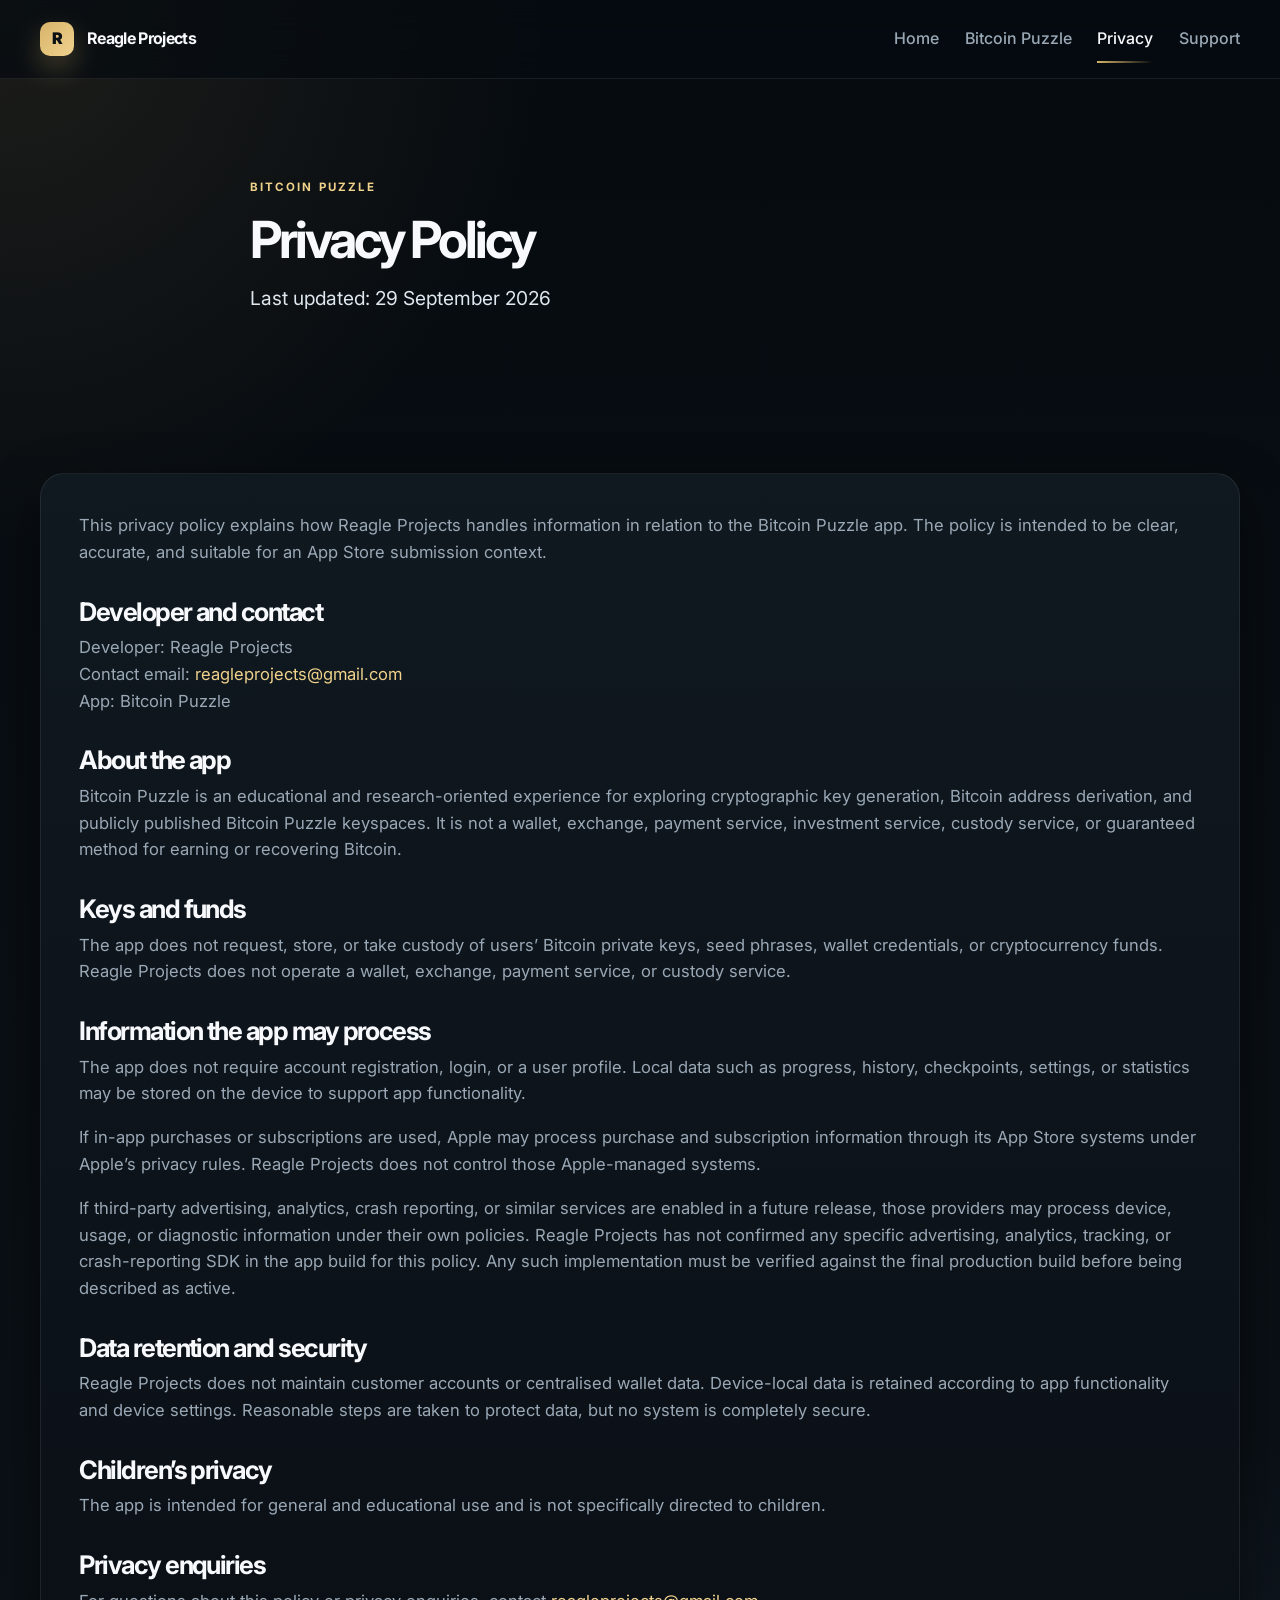
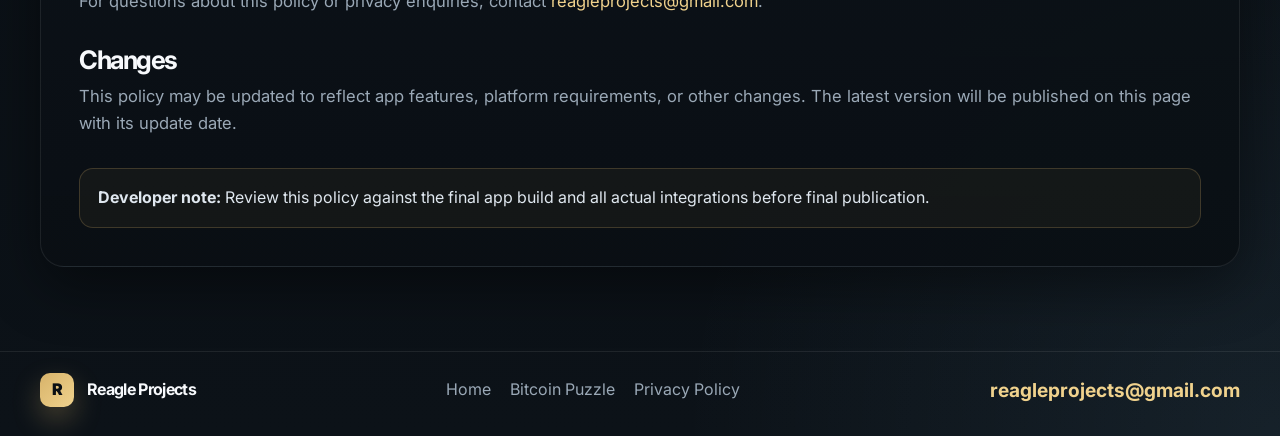
==== bitcoin-puzzle/privacy/index.html @ dbc8c399 "Set up the Reagle Projects static site and Bitcoin Puzzle pages in the repository root." ====
<!DOCTYPE html>
<html lang="en">
  <head>
    <meta charset="UTF-8" />
    <meta name="viewport" content="width=device-width, initial-scale=1.0" />
    <meta
      name="description"
      content="Privacy Policy for Bitcoin Puzzle by Reagle Projects."
    />
    <title>Bitcoin Puzzle Privacy Policy | Reagle Projects</title>
    <link rel="preconnect" href="https://fonts.googleapis.com" />
    <link rel="preconnect" href="https://fonts.gstatic.com" crossorigin />
    <link
      href="https://fonts.googleapis.com/css2?family=Inter:wght@400;500;600;700;800&display=swap"
      rel="stylesheet"
    />
    <link rel="stylesheet" href="../../assets/css/site.css" />
    <script defer src="../../assets/js/site.js"></script>
  </head>
  <body>
    <header class="site-header">
      <div class="container nav-wrap">
        <a class="brand" href="../../index.html" aria-label="Reagle Projects home">
          <span class="brand-mark">R</span>
          <span class="brand-text">Reagle Projects</span>
        </a>

        <button class="nav-toggle" aria-label="Toggle navigation" aria-expanded="false">
          <span></span>
          <span></span>
          <span></span>
        </button>

        <nav class="site-nav" aria-label="Primary">
          <a href="../../index.html">Home</a>
          <a href="../index.html">Bitcoin Puzzle</a>
          <a href="index.html" class="active">Privacy</a>
          <a href="../../index.html#support">Support</a>
        </nav>
      </div>
    </header>

    <main class="privacy-page">
      <section class="page-hero">
        <div class="container narrow">
          <div class="eyebrow accent">Bitcoin Puzzle</div>
          <h1>Privacy Policy</h1>
          <p class="lead">Last updated: 29 September 2026</p>
        </div>
      </section>

      <section class="section">
        <div class="container content-panel">
          <div class="privacy-copy">
            <p>
              This privacy policy explains how Reagle Projects handles
              information in relation to the Bitcoin Puzzle app. The policy is
              intended to be clear, accurate, and suitable for an App Store
              submission context.
            </p>

            <h2>Developer and contact</h2>
            <p>
              Developer: Reagle Projects<br />
              Contact email:
              <a href="mailto:reagleprojects@gmail.com">reagleprojects@gmail.com</a><br />
              App: Bitcoin Puzzle
            </p>

            <h2>About the app</h2>
            <p>
              Bitcoin Puzzle is an educational and research-oriented experience
              for exploring cryptographic key generation, Bitcoin address
              derivation, and publicly published Bitcoin Puzzle keyspaces. It is
              not a wallet, exchange, payment service, investment service,
              custody service, or guaranteed method for earning or recovering
              Bitcoin.
            </p>

            <h2>Keys and funds</h2>
            <p>
              The app does not request, store, or take custody of users’ Bitcoin
              private keys, seed phrases, wallet credentials, or cryptocurrency
              funds. Reagle Projects does not operate a wallet, exchange,
              payment service, or custody service.
            </p>

            <h2>Information the app may process</h2>
            <p>
              The app does not require account registration, login, or a user
              profile. Local data such as progress, history, checkpoints,
              settings, or statistics may be stored on the device to support app
              functionality.
            </p>
            <p>
              If in-app purchases or subscriptions are used, Apple may process
              purchase and subscription information through its App Store systems
              under Apple’s privacy rules. Reagle Projects does not control those
              Apple-managed systems.
            </p>
            <p>
              If third-party advertising, analytics, crash reporting, or similar
              services are enabled in a future release, those providers may
              process device, usage, or diagnostic information under their own
              policies. Reagle Projects has not confirmed any specific
              advertising, analytics, tracking, or crash-reporting SDK in the app
              build for this policy. Any such implementation must be verified
              against the final production build before being described as active.
            </p>

            <h2>Data retention and security</h2>
            <p>
              Reagle Projects does not maintain customer accounts or centralised
              wallet data. Device-local data is retained according to app
              functionality and device settings. Reasonable steps are taken to
              protect data, but no system is completely secure.
            </p>

            <h2>Children’s privacy</h2>
            <p>
              The app is intended for general and educational use and is not
              specifically directed to children.
            </p>

            <h2>Privacy enquiries</h2>
            <p>
              For questions about this policy or privacy enquiries, contact
              <a href="mailto:reagleprojects@gmail.com">reagleprojects@gmail.com</a>.
            </p>

            <h2>Changes</h2>
            <p>
              This policy may be updated to reflect app features, platform
              requirements, or other changes. The latest version will be
              published on this page with its update date.
            </p>

            <div class="policy-note">
              <strong>Developer note:</strong> Review this policy against the
              final app build and all actual integrations before final
              publication.
            </div>
          </div>
        </div>
      </section>
    </main>

    <footer class="site-footer">
      <div class="container footer-row">
        <div>
          <a href="../../index.html" class="brand footer-brand">
            <span class="brand-mark">R</span>
            <span class="brand-text">Reagle Projects</span>
          </a>
        </div>

        <nav class="footer-nav" aria-label="Footer">
          <a href="../../index.html">Home</a>
          <a href="../index.html">Bitcoin Puzzle</a>
          <a href="index.html">Privacy Policy</a>
        </nav>

        <a href="mailto:reagleprojects@gmail.com" class="footer-email">
          reagleprojects@gmail.com
        </a>
      </div>
    </footer>
  </body>
</html>
---- assets/css/site.css ----
:root {
  --bg: #060b10;
  --bg2: #0c1218;
  --panel: rgba(17,25,32,.9);
  --line: rgba(255,255,255,.08);
  --text: #f7f9fc;
  --soft: #dfe7ef;
  --muted: #9aa8b6;
  --gold: #d7b36a;
  --gold2: #f0d28d;
  --goldsoft: rgba(215,179,106,.14);
  --shadow: 0 20px 55px rgba(0,0,0,.42);
  --radius: 24px;
  --max: 1200px;
}

* { box-sizing: border-box; }
html { scroll-behavior: smooth; }
body {
  margin: 0;
  font-family: Inter, -apple-system, BlinkMacSystemFont, "Segoe UI", sans-serif;
  background:
    radial-gradient(circle at top left, rgba(215,179,106,.11), transparent 23%),
    radial-gradient(circle at bottom right, rgba(142,214,255,.08), transparent 25%),
    linear-gradient(180deg, var(--bg), var(--bg2));
  color: var(--text);
  line-height: 1.6;
}
a { color: inherit; text-decoration: none; }
img { max-width: 100%; display: block; }

.container {
  width: min(var(--max), calc(100% - 2rem));
  margin: auto;
}
.narrow { max-width: 780px; }

.site-header {
  position: sticky;
  top: 0;
  z-index: 20;
  background: rgba(6,11,16,.75);
  backdrop-filter: blur(16px);
  border-bottom: 1px solid var(--line);
}
.nav-wrap {
  display: flex;
  justify-content: space-between;
  align-items: center;
  min-height: 78px;
}
.brand {
  display: inline-flex;
  align-items: center;
  gap: .8rem;
  font-weight: 700;
  letter-spacing: -.04em;
}
.brand-mark {
  width: 34px;
  height: 34px;
  display: grid;
  place-items: center;
  border-radius: 10px;
  background: linear-gradient(135deg, var(--gold), var(--gold2));
  color: #0a0f14;
  font-weight: 900;
  box-shadow: 0 12px 28px rgba(215,179,106,.3);
}
.site-nav {
  display: flex;
  gap: 1.6rem;
  color: var(--muted);
  font-weight: 500;
}
.site-nav a { position: relative; }
.site-nav a:hover, .site-nav a.active { color: var(--text); }
.site-nav a.active:after {
  content: "";
  position: absolute;
  left: 0; right: 0; bottom: -11px;
  height: 2px;
  background: linear-gradient(90deg, var(--gold), transparent);
}
.nav-toggle {
  display: none;
  border: 1px solid var(--line);
  background: transparent;
  color: var(--text);
  border-radius: 10px;
  padding: .6rem;
  font-size: 1.15rem;
}

.hero, .page-hero { padding: 94px 0 58px; }
.hero-grid, .spotlight-wrap, .content-grid, .support-wrap {
  display: grid;
  grid-template-columns: 1.1fr .9fr;
  gap: 2rem;
  align-items: center;
}
.eyebrow {
  display: inline-block;
  margin-bottom: 1rem;
  font-size: .72rem;
  letter-spacing: .18em;
  text-transform: uppercase;
  color: var(--gold2);
  font-weight: 700;
}
.eyebrow.accent { color: var(--gold2); }
h1, h2, h3 {
  margin: 0 0 1rem;
  line-height: 1.06;
  letter-spacing: -.06em;
}
h1 {
  font-size: clamp(2.8rem, 4vw, 5.3rem);
  max-width: 680px;
}
h2 { font-size: clamp(2.15rem, 3vw, 3.2rem); }
h3 { font-size: 1.35rem; }
p {
  margin: 0 0 1.1rem;
  color: var(--muted);
  font-size: 1.04rem;
}
.lead {
  color: var(--soft);
  font-size: clamp(1.08rem,1.5vw,1.35rem);
  max-width: 650px;
}
.cta-row {
  display: flex;
  flex-wrap: wrap;
  gap: .9rem;
  margin-top: 1.5rem;
}
.btn {
  display: inline-flex;
  align-items: center;
  justify-content: center;
  padding: .95rem 1.5rem;
  border-radius: 999px;
  font-weight: 700;
}
.btn-primary {
  background: linear-gradient(135deg, var(--gold), var(--gold2));
  color: #11171d;
  box-shadow: 0 15px 35px rgba(215,179,106,.28);
}
.btn-secondary {
  background: rgba(255,255,255,.02);
  border: 1px solid var(--line);
}
.hero-meta {
  list-style: none;
  margin: 1.7rem 0 0;
  padding: 0;
  display: flex;
  flex-wrap: wrap;
  gap: .8rem 1.1rem;
  color: var(--muted);
}
.hero-meta li { position: relative; padding-left: 1.1rem; }
.hero-meta li:before {
  content: "";
  position: absolute;
  left: 0; top: .7em;
  width: 8px; height: 8px;
  border-radius: 50%;
  background: var(--gold2);
  box-shadow: 0 0 14px rgba(215,179,106,.7);
}

.device {
  width: min(100%, 480px);
  padding: 1rem;
  border-radius: 30px;
  background: linear-gradient(180deg, rgba(17,26,33,.96), rgba(7,12,17,.98));
  border: 1px solid var(--line);
  box-shadow: var(--shadow);
}
.device-topbar { display: flex; gap: .5rem; padding-bottom: .85rem; }
.device-topbar span {
  width: 10px; height: 10px; border-radius: 50%;
  display: block;
}
.device-topbar span:first-child { background: #ff5b57; }
.device-topbar span:nth-child(2) { background: #ffbe2f; }
.device-topbar span:last-child { background: #2bc840; }
.device-content {
  min-height: 350px;
  border-radius: 18px;
  padding: 2rem;
  background: linear-gradient(180deg, #091013, #0d141c);
  border: 1px solid var(--line);
  display: grid;
  place-items: center;
}
.mini-card {
  width: min(100%, 290px);
  background: linear-gradient(180deg, #121c23, #0d141c);
  border: 1px solid rgba(215,179,106,.22);
  border-radius: 18px;
  padding: 1rem;
}
.mini-top {
  display: flex;
  gap: .7rem;
  font-weight: 700;
  margin-bottom: 1rem;
}
.mini-top .dot {
  color: var(--gold);
  font-size: 1rem;
}
.mini-chart {
  height: 118px;
  display: flex;
  align-items: end;
  gap: .55rem;
  padding: 1rem 0 .8rem;
  border-bottom: 1px solid var(--line);
}
.mini-chart .bar {
  flex: 1;
  border-radius: 7px 7px 0 0;
  background: linear-gradient(180deg, var(--gold2), rgba(158,174,183,.35));
}
.mini-chart .b1 { height: 24%; }
.mini-chart .b2 { height: 38%; }
.mini-chart .b3 { height: 52%; }
.mini-chart .b4 { height: 64%; }
.mini-chart .b5 { height: 82%; }
.mini-chart .b6 { height: 100%; }
.mini-stats {
  display: grid;
  grid-template-columns: 1fr 1fr;
  gap: 1rem;
  padding-top: 1rem;
}
.mini-stats small { display: block; color: var(--muted); }
.mini-stats strong { font-size: 1.08rem; }

.section { padding: 84px 0; }
.section.alt { background: rgba(255,255,255,.015); border-block: 1px solid var(--line); }
.section-heading { text-align: center; margin-bottom: 2.1rem; }

.card-grid { display: grid; gap: 1.5rem; }
.three-up { grid-template-columns: repeat(3, 1fr); }
.four-up { grid-template-columns: repeat(4, 1fr); }

.info-card, .panel, .support-card {
  background: linear-gradient(180deg, rgba(17,26,33,.9), rgba(11,17,23,.92));
  border: 1px solid var(--line);
  border-radius: var(--radius);
  padding: 1.7rem;
  box-shadow: var(--shadow);
}
.icon-wrap {
  width: 52px; height: 52px;
  display: grid; place-items: center;
  border-radius: 14px;
  background: var(--goldsoft);
  border: 1px solid rgba(215,179,106,.18);
  color: var(--gold2);
  font-size: 1.5rem;
  margin-bottom: 1rem;
}
.panel {
  background: linear-gradient(180deg, rgba(18,28,35,.95), rgba(10,16,22,.98));
}
.panel-header {
  display: flex;
  justify-content: space-between;
  gap: 1rem;
  margin-bottom: 1rem;
}
.pill {
  display: inline-flex;
  padding: .42rem .8rem;
  border-radius: 999px;
  background: var(--goldsoft);
  border: 1px solid rgba(215,179,106,.2);
  color: var(--gold2);
  font-size: .7rem;
  letter-spacing: .1em;
  text-transform: uppercase;
  font-weight: 700;
}
.feature-list {
  list-style: none;
  padding: 0;
  margin: 0;
  display: grid;
  gap: .8rem;
}
.feature-list li {
  position: relative;
  padding-left: 1.2rem;
  color: var(--soft);
}
.feature-list li:before {
  content: "";
  position: absolute;
  left: 0; top: .7em;
  width: 7px; height: 7px;
  border-radius: 50%;
  background: var(--gold2);
}

.support-card { border-color: rgba(215,179,106,.2); }
.email-link, .footer-email {
  color: var(--gold2);
  font-weight: 700;
  font-size: 1.2rem;
}

.site-footer {
  border-top: 1px solid var(--line);
  padding: 1.3rem 0 1.8rem;
}
.footer-row {
  display: flex;
  align-items: center;
  justify-content: space-between;
  gap: 1rem;
  flex-wrap: wrap;
}
.footer-nav {
  display: flex;
  gap: 1.2rem;
  color: var(--muted);
  flex-wrap: wrap;
}

.content-panel {
  background: linear-gradient(180deg, rgba(17,26,33,.92), rgba(10,15,20,.96));
  border: 1px solid var(--line);
  border-radius: var(--radius);
  padding: clamp(1.5rem,3vw,3rem);
  box-shadow: var(--shadow);
}
.privacy-copy h2 {
  font-size: clamp(1.4rem,2vw,2rem);
  margin-top: 2rem;
  margin-bottom: .6rem;
}
.privacy-copy a { color: var(--gold2); }
.policy-note {
  margin-top: 2rem;
  padding: 1rem 1.1rem;
  border-radius: 14px;
  border: 1px solid rgba(215,179,106,.22);
  background: rgba(215,179,106,.05);
  color: var(--soft);
}

@media (max-width: 980px) {
  .hero-grid, .spotlight-wrap, .content-grid, .support-wrap { grid-template-columns: 1fr; }
  .three-up { grid-template-columns: repeat(2, 1fr); }
  .four-up { grid-template-columns: repeat(2, 1fr); }
}
@media (max-width: 700px) {
  .nav-toggle { display: block; }
  .site-nav {
    position: absolute;
    top: 78px;
    left: 1rem;
    right: 1rem;
    display: none;
    flex-direction: column;
    background: #0b1117;
    border: 1px solid var(--line);
    border-radius: 16px;
    padding: 1rem;
  }
  .site-nav.open { display: flex; }
  .three-up { grid-template-columns: 1fr; }
  .hero, .page-hero, .section { padding-top: 64px; }
  .footer-row { align-items: flex-start; flex-direction: column; }
}
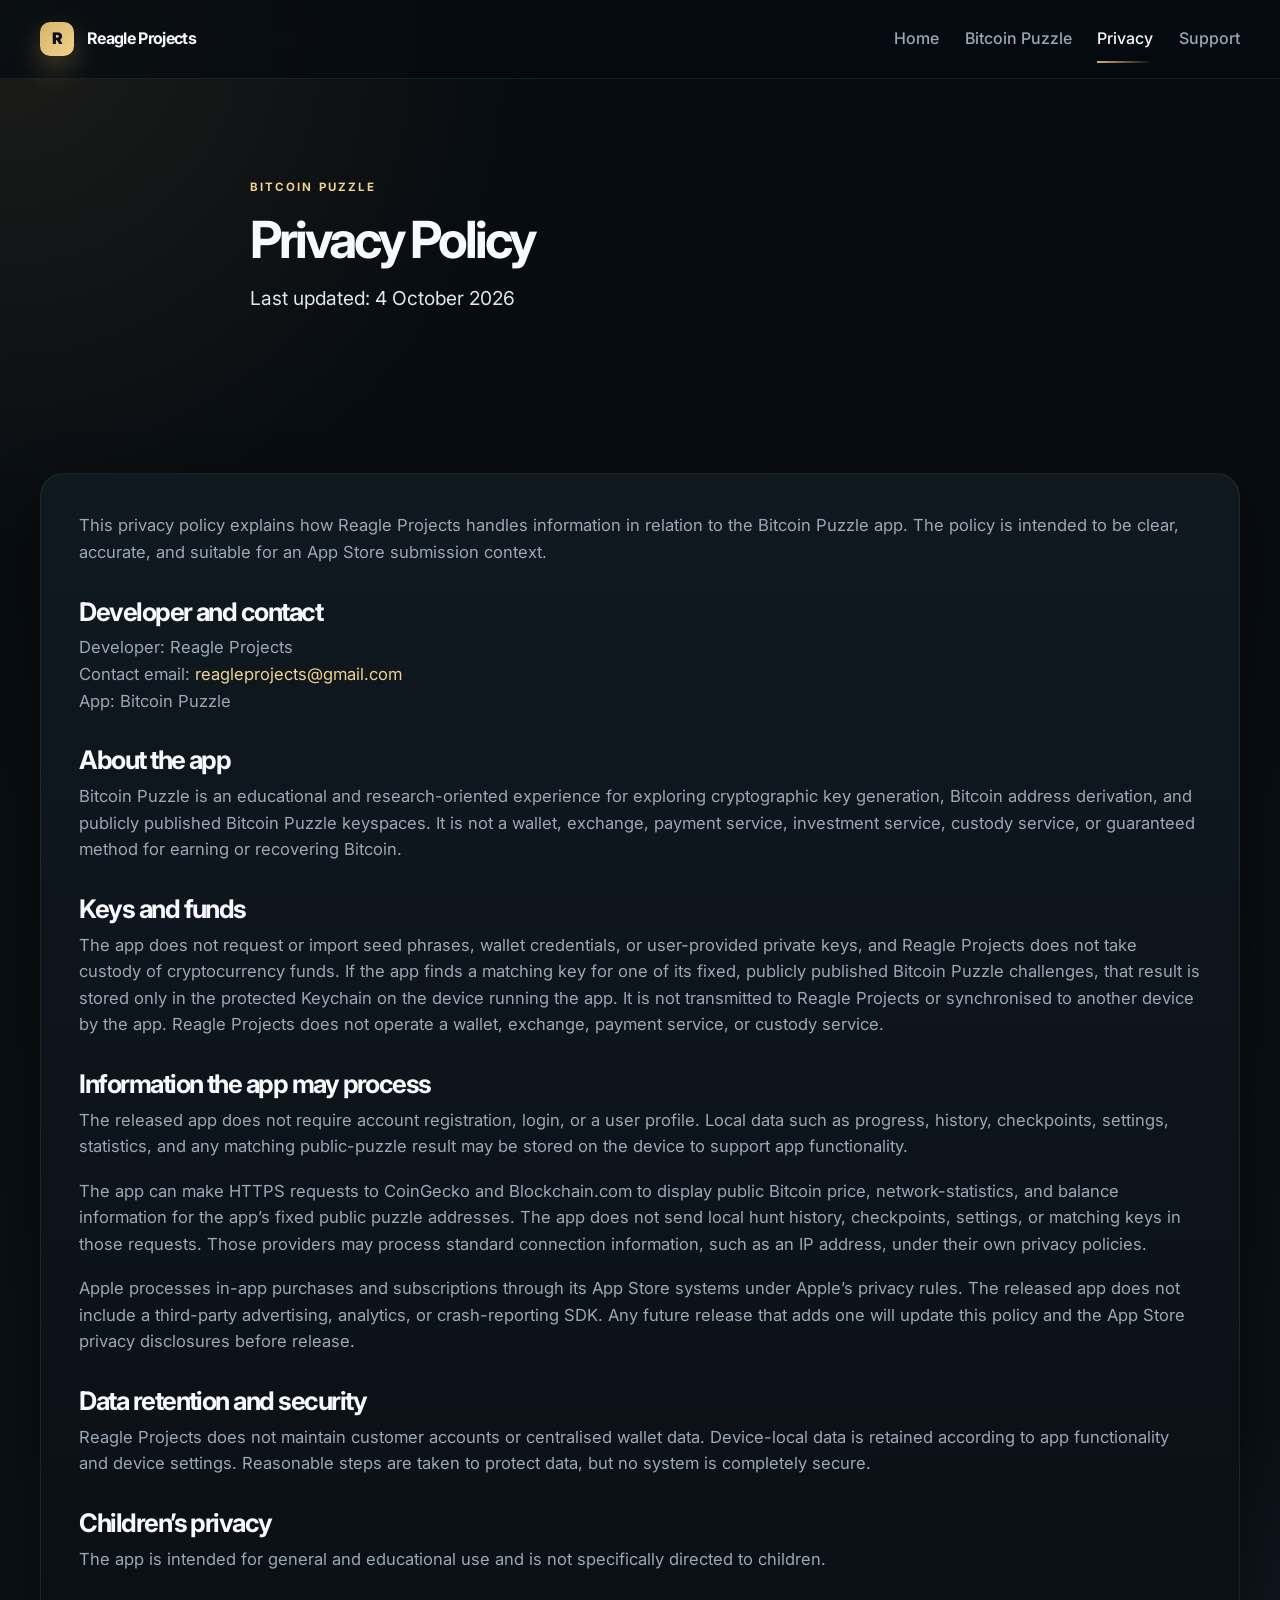
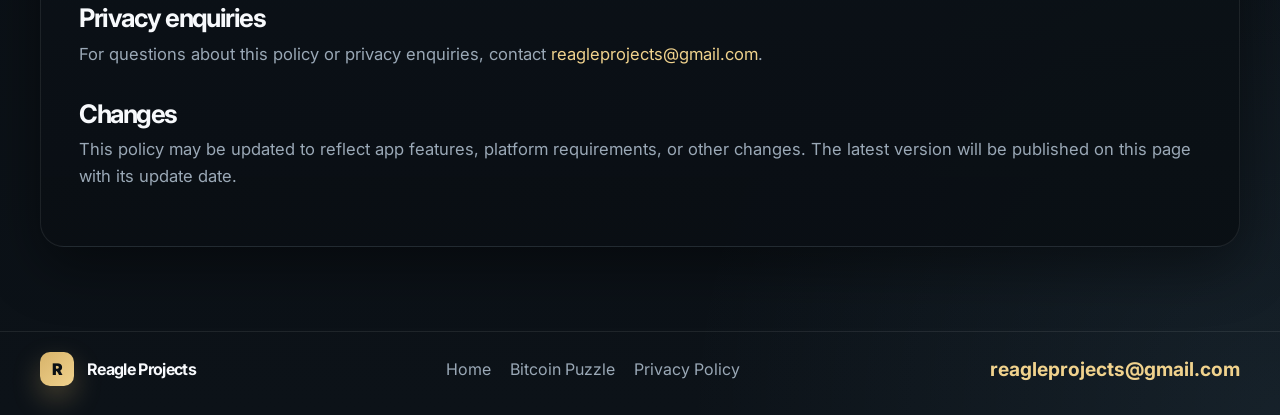
==== commit 3e70bfc7: "Finalize Bitcoin Puzzle privacy policy" ====
--- a/bitcoin-puzzle/privacy/index.html
+++ b/bitcoin-puzzle/privacy/index.html
@@ -45,7 +45,7 @@
         <div class="container narrow">
           <div class="eyebrow accent">Bitcoin Puzzle</div>
           <h1>Privacy Policy</h1>
-          <p class="lead">Last updated: 29 September 2026</p>
+          <p class="lead">Last updated: 4 October 2026</p>
         </div>
       </section>
 
@@ -79,33 +79,39 @@
 
             <h2>Keys and funds</h2>
             <p>
-              The app does not request, store, or take custody of users’ Bitcoin
-              private keys, seed phrases, wallet credentials, or cryptocurrency
-              funds. Reagle Projects does not operate a wallet, exchange,
-              payment service, or custody service.
+              The app does not request or import seed phrases, wallet
+              credentials, or user-provided private keys, and Reagle Projects
+              does not take custody of cryptocurrency funds. If the app finds a
+              matching key for one of its fixed, publicly published Bitcoin
+              Puzzle challenges, that result is stored only in the protected
+              Keychain on the device running the app. It is not transmitted to
+              Reagle Projects or synchronised to another device by the app.
+              Reagle Projects does not operate a wallet, exchange, payment
+              service, or custody service.
             </p>
 
             <h2>Information the app may process</h2>
             <p>
-              The app does not require account registration, login, or a user
-              profile. Local data such as progress, history, checkpoints,
-              settings, or statistics may be stored on the device to support app
-              functionality.
+              The released app does not require account registration, login, or
+              a user profile. Local data such as progress, history,
+              checkpoints, settings, statistics, and any matching public-puzzle
+              result may be stored on the device to support app functionality.
             </p>
             <p>
-              If in-app purchases or subscriptions are used, Apple may process
-              purchase and subscription information through its App Store systems
-              under Apple’s privacy rules. Reagle Projects does not control those
-              Apple-managed systems.
+              The app can make HTTPS requests to CoinGecko and Blockchain.com
+              to display public Bitcoin price, network-statistics, and balance
+              information for the app’s fixed public puzzle addresses. The app
+              does not send local hunt history, checkpoints, settings, or
+              matching keys in those requests. Those providers may process
+              standard connection information, such as an IP address, under
+              their own privacy policies.
             </p>
             <p>
-              If third-party advertising, analytics, crash reporting, or similar
-              services are enabled in a future release, those providers may
-              process device, usage, or diagnostic information under their own
-              policies. Reagle Projects has not confirmed any specific
-              advertising, analytics, tracking, or crash-reporting SDK in the app
-              build for this policy. Any such implementation must be verified
-              against the final production build before being described as active.
+              Apple processes in-app purchases and subscriptions through its App
+              Store systems under Apple’s privacy rules. The released app does
+              not include a third-party advertising, analytics, or crash-reporting
+              SDK. Any future release that adds one will update this policy and
+              the App Store privacy disclosures before release.
             </p>
 
             <h2>Data retention and security</h2>
@@ -135,11 +141,6 @@
               published on this page with its update date.
             </p>
 
-            <div class="policy-note">
-              <strong>Developer note:</strong> Review this policy against the
-              final app build and all actual integrations before final
-              publication.
-            </div>
           </div>
         </div>
       </section>
